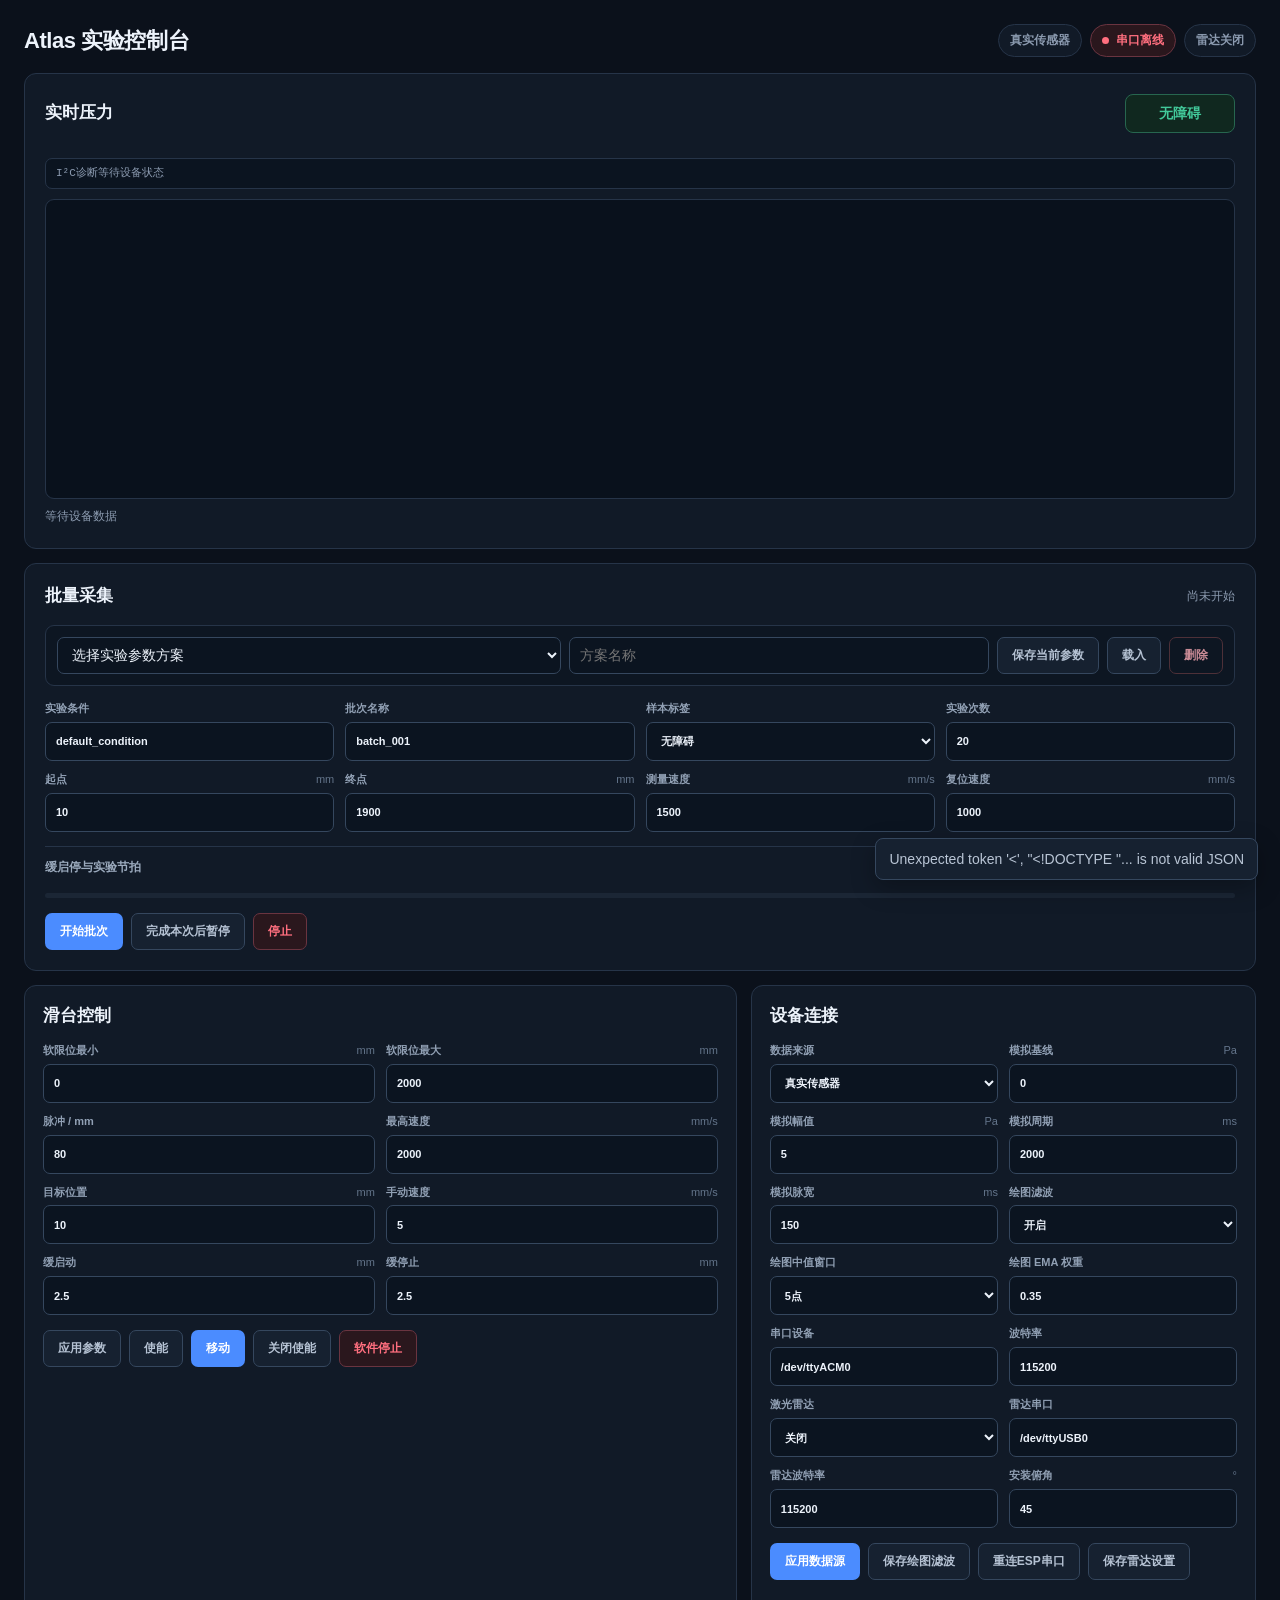
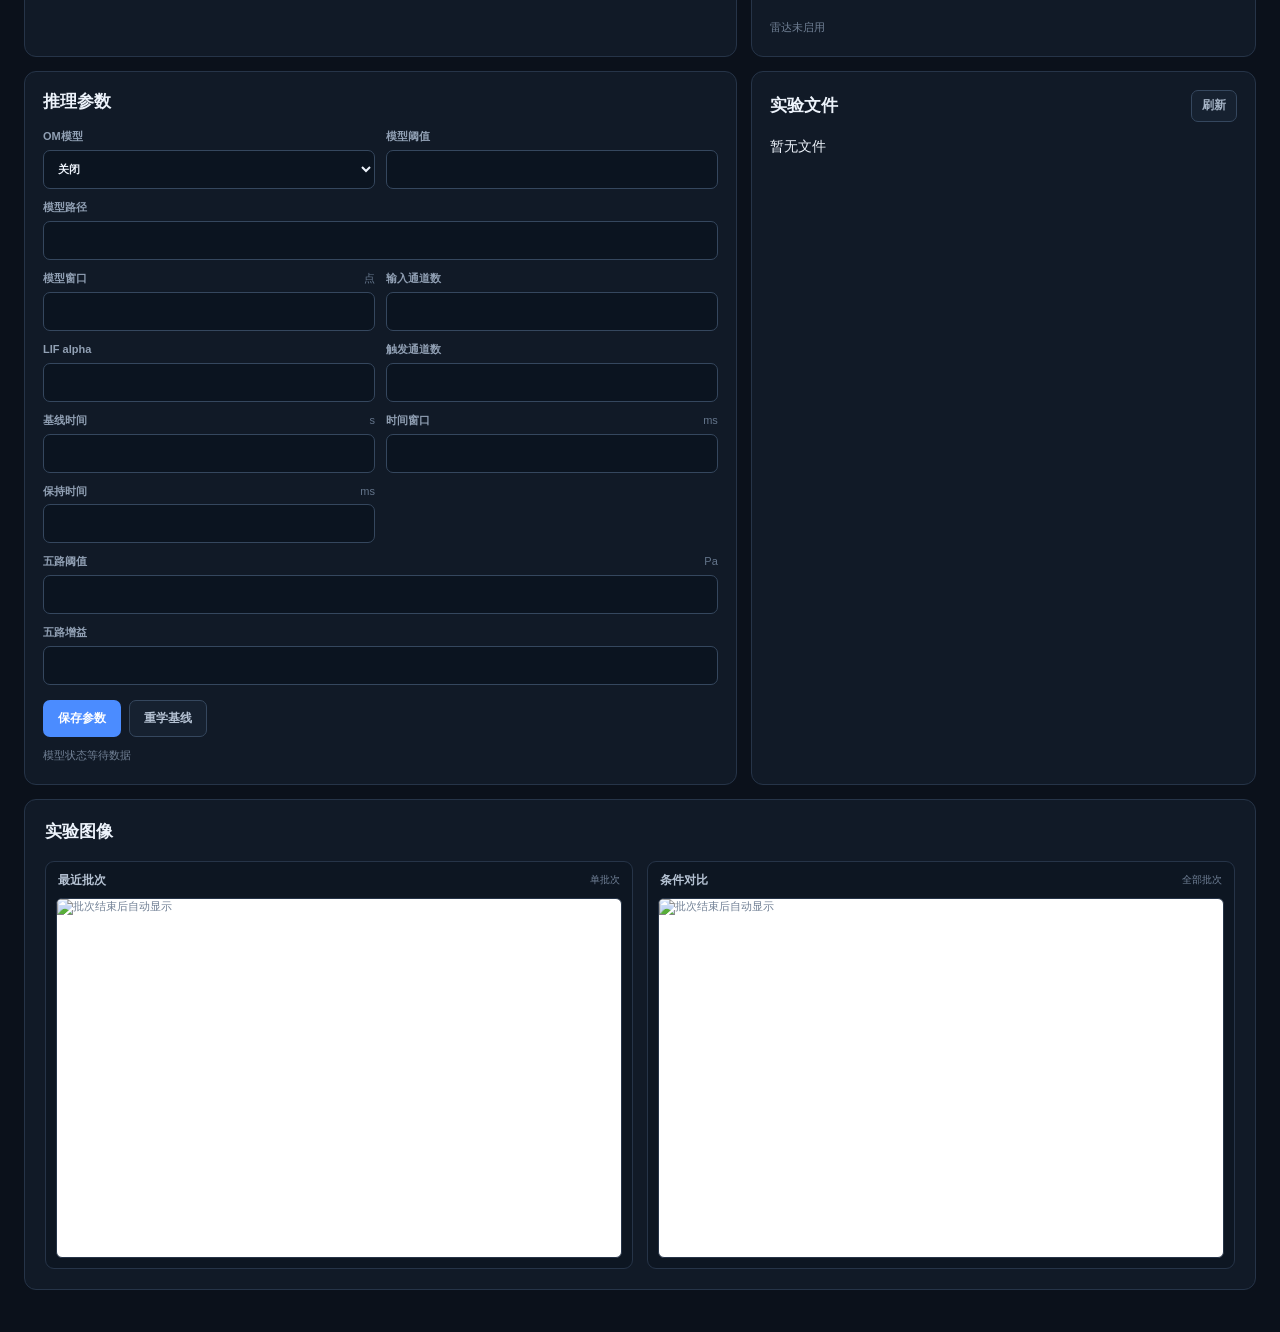
==== atlas/web/index.html @ 75aa8a46 "全链路接入" ====
<!doctype html>
<html lang="zh-CN">
<head>
  <meta charset="utf-8">
  <meta name="viewport" content="width=device-width,initial-scale=1">
  <meta name="theme-color" content="#080d17">
  <title>Atlas 实验控制台</title>
  <link rel="stylesheet" href="style.css">
</head>
<body>
<main class="shell">
  <header class="topbar">
    <div class="brand">
      <h1>Atlas 实验控制台</h1>
    </div>
    <div class="status-cluster">
      <span id="source" class="pill">真实传感器</span>
      <span id="link" class="pill bad">串口离线</span>
      <span id="lidarLink" class="pill">雷达关闭</span>
    </div>
  </header>

  <section class="panel telemetry-panel">
    <div class="panel-head">
      <div><h2>实时压力</h2></div>
      <div id="obstacle" class="obstacle">无障碍</div>
    </div>
    <div id="pressures" class="numbers"></div>
    <div id="sensorBusStatus" class="sensor-bus-status">I²C诊断等待设备状态</div>
    <canvas id="chart" width="1300" height="300"></canvas>
    <div id="motion" class="motion-line">等待设备数据</div>
  </section>

  <section class="panel batch-panel">
    <div class="panel-head">
      <div><h2>批量采集</h2></div>
      <div id="batchState" class="batch-state">尚未开始</div>
    </div>

    <div class="presetbar">
      <select id="presetSelect" aria-label="已保存的实验参数"><option value="">选择实验参数方案</option></select>
      <input id="presetName" maxlength="64" placeholder="方案名称">
      <button onclick="saveExperimentPreset()" class="ghost">保存当前参数</button>
      <button onclick="loadExperimentPreset()" class="ghost">载入</button>
      <button onclick="deleteExperimentPreset()" class="preset-delete">删除</button>
    </div>

    <div class="field-grid primary-grid">
      <label>实验条件<input id="condition" value="default_condition"></label>
      <label>批次名称<input id="batchId" value="batch_001"></label>
      <label>样本标签<select id="label"><option value="0">无障碍</option><option value="1">有障碍</option></select></label>
      <label>实验次数<input id="count" type="number" value="20" min="1" max="500"></label>
      <label>起点 <em>mm</em><input id="start" type="number" value="10"></label>
      <label>终点 <em>mm</em><input id="end" type="number" value="1900"></label>
      <label>测量速度 <em>mm/s</em><input id="speed" type="number" value="1500" max="2000"></label>
      <label>复位速度 <em>mm/s</em><input id="returnSpeed" type="number" value="1000"></label>
    </div>

    <details>
      <summary>缓启停与实验节拍 <span>展开参数</span></summary>
      <div class="field-grid detail-grid">
        <label>测量缓启动 <em>mm</em><input id="accel" type="number" value="225" min="0" step="0.001"></label>
        <label>测量缓停止 <em>mm</em><input id="decel" type="number" value="75" min="0" step="0.001"></label>
        <label>复位缓启动 <em>mm</em><input id="returnAccel" type="number" value="150" min="0" step="0.001"></label>
        <label>复位缓停止 <em>mm</em><input id="returnDecel" type="number" value="150" min="0" step="0.001"></label>
        <label>基线等待 <em>ms</em><input id="baselineWait" type="number" value="2000"></label>
        <label>终点停留 <em>ms</em><input id="endDwell" type="number" value="300"></label>
        <label>实验间隔 <em>ms</em><input id="betweenWait" type="number" value="1000"></label>
        <label>障碍距离 <em>mm</em><input id="distance" type="number" value="0"></label>
        <label class="span2">备注<input id="note"></label>
      </div>
    </details>

    <div class="progress"><i id="bar"></i></div>
    <div class="actionbar">
      <button id="batchStart" class="primary">开始批次</button>
      <button id="batchPause" class="ghost">完成本次后暂停</button>
      <button id="batchStop" class="danger">停止</button>
    </div>
  </section>

  <div class="dashboard-grid">
    <section class="panel slide-panel">
      <div class="panel-head compact"><div><h2>滑台控制</h2></div></div>
      <div class="field-grid compact-grid">
        <label>软限位最小 <em>mm</em><input id="softMin" type="number" value="0"></label>
        <label>软限位最大 <em>mm</em><input id="softMax" type="number" value="2000"></label>
        <label>脉冲 / mm<input id="ppm" type="number" value="80"></label>
        <label>最高速度 <em>mm/s</em><input id="maxSpeed" type="number" value="2000" max="2000"></label>
        <label>目标位置 <em>mm</em><input id="target" type="number" value="10"></label>
        <label>手动速度 <em>mm/s</em><input id="manualSpeed" type="number" value="5" max="2000"></label>
        <label>缓启动 <em>mm</em><input id="manualAccel" type="number" value="2.5" min="0" step="0.001"></label>
        <label>缓停止 <em>mm</em><input id="manualDecel" type="number" value="2.5" min="0" step="0.001"></label>
      </div>
      <div class="actionbar wrap-actions">
        <button onclick="configureMotion()" class="ghost">应用参数</button>
        <button onclick="control('clear_enable')" class="ghost">使能</button>
        <button onclick="manualMove()" class="primary">移动</button>
        <button onclick="control('disable')" class="ghost">关闭使能</button>
        <button onclick="control('stop')" class="danger">软件停止</button>
      </div>
    </section>

    <section class="panel device-panel">
      <div class="panel-head compact"><div><h2>设备连接</h2></div></div>
      <div class="field-grid compact-grid">
        <label>数据来源<select id="testEnabled"><option value="false">真实传感器</option><option value="true">ESP32 模拟</option></select></label>
        <label>模拟基线 <em>Pa</em><input id="testBaseline" type="number" value="0"></label>
        <label>模拟幅值 <em>Pa</em><input id="testAmplitude" type="number" value="5"></label>
        <label>模拟周期 <em>ms</em><input id="testPeriod" type="number" value="2000"></label>
        <label>模拟脉宽 <em>ms</em><input id="testWidth" type="number" value="150"></label>
        <label>绘图滤波<select id="filterEnabled"><option value="true">开启</option><option value="false">关闭</option></select></label>
        <label>绘图中值窗口<select id="filterWindow"><option value="5">5点</option><option value="3">3点</option><option value="1">关闭中值</option></select></label>
        <label>绘图 EMA 权重<input id="filterAlpha" type="number" value="0.35" min="0.05" max="1" step="0.05"></label>
        <label>串口设备<input id="serialPort" value="/dev/ttyACM0"></label>
        <label>波特率<input id="baud" type="number" value="115200"></label>
        <label>激光雷达<select id="lidarEnabled"><option value="false">关闭</option><option value="true">开启</option></select></label>
        <label>雷达串口<input id="lidarPort" value="/dev/ttyUSB0"></label>
        <label>雷达波特率<input id="lidarBaud" type="number" value="115200"></label>
        <label>安装俯角 <em>°</em><input id="lidarPitch" type="number" value="45" step="0.1"></label>
      </div>
      <div class="actionbar wrap-actions"><button onclick="applyTest()" class="primary">应用数据源</button><button onclick="saveFilter()" class="ghost">保存绘图滤波</button><button onclick="saveSerial()" class="ghost">重连ESP串口</button><button onclick="saveLidar()" class="ghost">保存雷达设置</button></div>
      <div id="serialError" class="subtle-status"></div>
      <div id="lidarStatus" class="subtle-status">雷达未启用</div>
    </section>

    <section class="panel inference-panel">
      <div class="panel-head compact"><div><h2>推理参数</h2></div></div>
      <div class="field-grid compact-grid">
        <label>OM模型<select id="modelEnabled"><option value="false">关闭</option><option value="true">启用</option></select></label>
        <label>模型阈值<input id="modelThreshold" type="number" min="0.01" max="0.99" step=".01"></label>
        <label class="span2">模型路径<input id="modelPath"></label>
        <label>模型窗口 <em>点</em><input id="modelWindow" type="number"></label>
        <label>输入通道数<input id="modelChannels" type="number" min="1" max="5"></label>
        <label>LIF alpha<input id="alpha" type="number" step=".01"></label>
        <label>触发通道数<input id="channels" type="number"></label>
        <label>基线时间 <em>s</em><input id="baselineTau" type="number"></label>
        <label>时间窗口 <em>ms</em><input id="windowMs" type="number"></label>
        <label>保持时间 <em>ms</em><input id="holdMs" type="number"></label>
        <label class="span2">五路阈值 <em>Pa</em><input id="thresholds"></label>
        <label class="span2">五路增益<input id="gains"></label>
      </div>
      <div class="actionbar wrap-actions"><button onclick="saveInference()" class="primary">保存参数</button><button onclick="control('baseline')" class="ghost">重学基线</button></div>
      <div id="modelStatus" class="subtle-status">模型状态等待数据</div>
    </section>

    <section class="panel files-panel">
      <div class="panel-head compact"><div><h2>实验文件</h2></div><button onclick="loadFiles()" class="icon-button" aria-label="刷新文件">刷新</button></div>
      <div id="files" class="files">暂无文件</div>
    </section>
  </div>

  <section class="panel plots-panel">
    <div class="panel-head"><div><h2>实验图像</h2></div></div>
    <div class="plotgrid">
      <article><div class="plot-title"><span>最近批次</span><small>单批次</small></div><a id="batchPlotLink"><img id="batchPlot" alt="批次结束后自动显示"></a></article>
      <article><div class="plot-title"><span>条件对比</span><small>全部批次</small></div><a id="conditionPlotLink"><img id="conditionPlot" alt="批次结束后自动显示"></a></article>
    </div>
  </section>

  <div id="toast" class="toast"></div>
</main>
<script src="app.js"></script>
</body>
</html>
---- atlas/web/style.css ----
:root{--bg:#0b111b;--surface:#111a27;--surface-soft:#0d1622;--line:#263448;--line-strong:#35475e;--text:#edf3fb;--muted:#8b9aaf;--accent:#4b8cff;--accent-hover:#3979e6;--success:#42c99a;--danger:#ff6f7f;--warning:#e2aa51;--radius:12px}
*{box-sizing:border-box}
html{color-scheme:dark}
body{margin:0;min-width:320px;background:var(--bg);color:var(--text);font:14px/1.45 "Segoe UI","Microsoft YaHei",sans-serif}
button,input,select{font:inherit}
.shell{width:min(1440px,100%);margin:auto;padding:24px}
.topbar{display:flex;align-items:center;justify-content:space-between;gap:16px;margin-bottom:16px}
.brand{display:flex;align-items:center}.brand h1,h1{margin:0;font-size:22px;font-weight:700;letter-spacing:-.02em}
h2{margin:0;font-size:17px;font-weight:700}.status-cluster{display:flex;align-items:center;gap:8px}
.pill{display:inline-flex;align-items:center;gap:7px;padding:7px 11px;border:1px solid var(--line);border-radius:999px;background:var(--surface);color:var(--muted);font-size:12px;font-weight:600}#link::before{width:7px;height:7px;border-radius:50%;background:currentColor;content:""}.pill.ok{border-color:#27664f;background:#10281f;color:var(--success)}.pill.bad{border-color:#6a3440;background:#2a171d;color:var(--danger)}.pill.warn{border-color:#66502c;background:#292216;color:var(--warning)}
.panel{border:1px solid var(--line);border-radius:var(--radius);background:var(--surface)}.panel-head{display:flex;align-items:center;justify-content:space-between;gap:16px;margin-bottom:16px}.panel-head.compact{margin-bottom:14px}
.telemetry-panel{padding:20px;margin-bottom:14px}.obstacle{display:flex;align-items:center;justify-content:center;min-width:110px;padding:8px 15px;border:1px solid #27664f;border-radius:8px;background:#10281f;color:var(--success);font-weight:700}.obstacle.hit{border-color:#6a3440;background:#2a171d;color:var(--danger)}
.numbers{display:grid;grid-template-columns:repeat(5,1fr);gap:10px;margin-bottom:9px}.number{padding:11px 13px;border:1px solid var(--line);border-radius:9px;background:var(--surface-soft);color:#dce7f5;font:650 15px/1.3 ui-monospace,SFMono-Regular,Consolas,monospace}.number span{display:block;min-height:25px;margin-bottom:5px;color:#76879d;font:600 10px/1.25 "Segoe UI","Microsoft YaHei",sans-serif}.number.invalid{border-color:#6a3440;background:#21151b;color:#ffb1ba}.number.invalid span{color:var(--danger)}.sensor-bus-status{margin:0 0 10px;padding:7px 10px;border:1px solid var(--line);border-radius:7px;background:#0b1420;color:var(--muted);font:11px/1.4 ui-monospace,SFMono-Regular,Consolas,monospace}.sensor-bus-status.ok{border-color:#27664f;color:var(--success)}.sensor-bus-status.bad{border-color:#6a3440;color:var(--danger)}
canvas{display:block;width:100%;height:300px;border:1px solid var(--line);border-radius:9px;background:#09111c}.motion-line{min-height:20px;margin-top:9px;color:var(--muted);font-size:12px}
.batch-panel{padding:20px;margin-bottom:14px}.batch-state{max-width:55%;color:var(--muted);font-size:12px;text-align:right}
.presetbar{display:grid;grid-template-columns:minmax(180px,1.2fr) minmax(150px,1fr) auto auto auto;gap:8px;align-items:end;margin-bottom:15px;padding:11px;border:1px solid var(--line);border-radius:9px;background:var(--surface-soft)}.presetbar input,.presetbar select{height:37px;margin:0}.presetbar button{height:37px;white-space:nowrap}.presetbar .preset-delete{border-color:#4d3038;background:transparent;color:#c98b96}.presetbar .preset-delete:hover{background:#26171c}
.field-grid{display:grid;gap:11px}.primary-grid{grid-template-columns:repeat(4,minmax(0,1fr))}.detail-grid{grid-template-columns:repeat(5,minmax(0,1fr));padding-top:13px}.compact-grid{grid-template-columns:repeat(2,minmax(0,1fr))}.span2{grid-column:span 2}
label{display:block;color:#91a0b4;font-size:11px;font-weight:600}label em{float:right;color:#64758b;font-style:normal;font-weight:400}input,select{width:100%;height:39px;margin-top:5px;padding:0 10px;border:1px solid var(--line-strong);border-radius:7px;outline:none;background:#0b1420;color:var(--text);transition:border-color .15s,box-shadow .15s}input:hover,select:hover{border-color:#52667f}input:focus,select:focus{border-color:var(--accent);box-shadow:0 0 0 3px rgba(75,140,255,.14)}
details{margin-top:14px;border-top:1px solid var(--line)}summary{display:flex;align-items:center;justify-content:space-between;padding-top:12px;color:#9baabd;font-size:12px;font-weight:600;cursor:pointer;list-style:none}summary::-webkit-details-marker{display:none}summary span{color:#6f8096;font-size:11px;font-weight:400}
.progress{height:5px;margin-top:17px;border-radius:99px;background:#1b2635;overflow:hidden}.progress i{display:block;width:0;height:100%;border-radius:inherit;background:var(--accent);transition:width .25s}
.actionbar{display:flex;align-items:center;gap:8px;margin-top:15px}.wrap-actions{flex-wrap:wrap}button{min-height:37px;padding:0 14px;border:1px solid transparent;border-radius:7px;cursor:pointer;font-size:12px;font-weight:650;transition:background .15s,border-color .15s}button.primary,.actionbar button:not(.ghost):not(.danger){background:var(--accent);color:#fff}button.primary:hover,.actionbar button:not(.ghost):not(.danger):hover{background:var(--accent-hover)}button.ghost{border-color:var(--line-strong);background:#162130;color:#b5c2d3}button.ghost:hover{background:#1b293a}button.danger{border-color:#6a3440;background:#2a171d;color:var(--danger)}button.danger:hover{background:#351b23}.icon-button{min-height:32px;padding:0 10px;border-color:var(--line-strong);background:#162130;color:#a6b4c6}
.dashboard-grid{display:grid;grid-template-columns:repeat(12,1fr);gap:14px;margin-bottom:14px}.dashboard-grid .panel{padding:18px}.slide-panel{grid-column:span 7}.device-panel{grid-column:span 5}.inference-panel{grid-column:span 7}.files-panel{grid-column:span 5}.subtle-status{min-height:18px;margin-top:11px;color:#718095;font:11px/1.5 ui-monospace,SFMono-Regular,Consolas,monospace}
.files{height:216px;padding-right:3px;overflow:auto;scrollbar-width:thin;scrollbar-color:#35475e transparent}.files a{display:flex;align-items:center;min-height:35px;padding:7px 6px;border-bottom:1px solid #202d3e;color:#83a8d7;text-decoration:none;font-size:11px;word-break:break-all}.files a:hover{background:#162130;color:#a9c9ef}
.plots-panel{padding:20px;margin-bottom:18px}.plotgrid{display:grid;grid-template-columns:1fr 1fr;gap:14px}.plotgrid article{padding:10px;border:1px solid var(--line);border-radius:9px;background:var(--surface-soft)}.plot-title{display:flex;align-items:center;justify-content:space-between;padding:0 2px 9px;color:#b5c2d3;font-size:12px;font-weight:650}.plot-title small{color:#718197;font-size:10px;font-weight:400}.plotgrid a{display:block}.plotgrid img{display:block;width:100%;height:360px;object-fit:contain;border:1px solid var(--line);border-radius:6px;background:#fff;color:#718095;font-size:11px}
.toast{position:fixed;right:22px;bottom:20px;z-index:10;max-width:420px;border-radius:8px;color:#b9c5d5}.toast:not(:empty){padding:10px 13px;border:1px solid var(--line-strong);background:#162130;box-shadow:0 8px 24px rgba(0,0,0,.28)}
@media(max-width:1080px){.primary-grid{grid-template-columns:repeat(2,minmax(0,1fr))}.detail-grid{grid-template-columns:repeat(3,minmax(0,1fr))}.slide-panel,.device-panel,.inference-panel,.files-panel{grid-column:span 6}.plotgrid img{height:300px}}
@media(max-width:760px){.shell{padding:15px}.topbar{align-items:flex-start}.status-cluster{flex-direction:column;align-items:flex-end}.telemetry-panel,.batch-panel,.dashboard-grid .panel,.plots-panel{padding:15px}.numbers{grid-template-columns:repeat(2,1fr)}.number:last-child{grid-column:span 2}.slide-panel,.device-panel,.inference-panel,.files-panel{grid-column:span 12}.detail-grid{grid-template-columns:repeat(2,minmax(0,1fr))}.plotgrid{grid-template-columns:1fr}.batch-state{max-width:48%}.actionbar{flex-wrap:wrap}.presetbar{grid-template-columns:1fr 1fr auto auto}.presetbar .preset-delete{grid-column:4}}
@media(max-width:480px){.shell{padding:10px}h1{font-size:19px}.status-cluster .pill:first-child{display:none}.primary-grid,.detail-grid,.compact-grid{grid-template-columns:1fr}.span2{grid-column:span 1}.panel-head{align-items:flex-start}.batch-state{max-width:45%;font-size:10px}.plotgrid img{height:240px}canvas{height:240px}.presetbar{grid-template-columns:1fr 1fr}.presetbar select,.presetbar input{grid-column:span 2}.presetbar .preset-delete{grid-column:auto}}
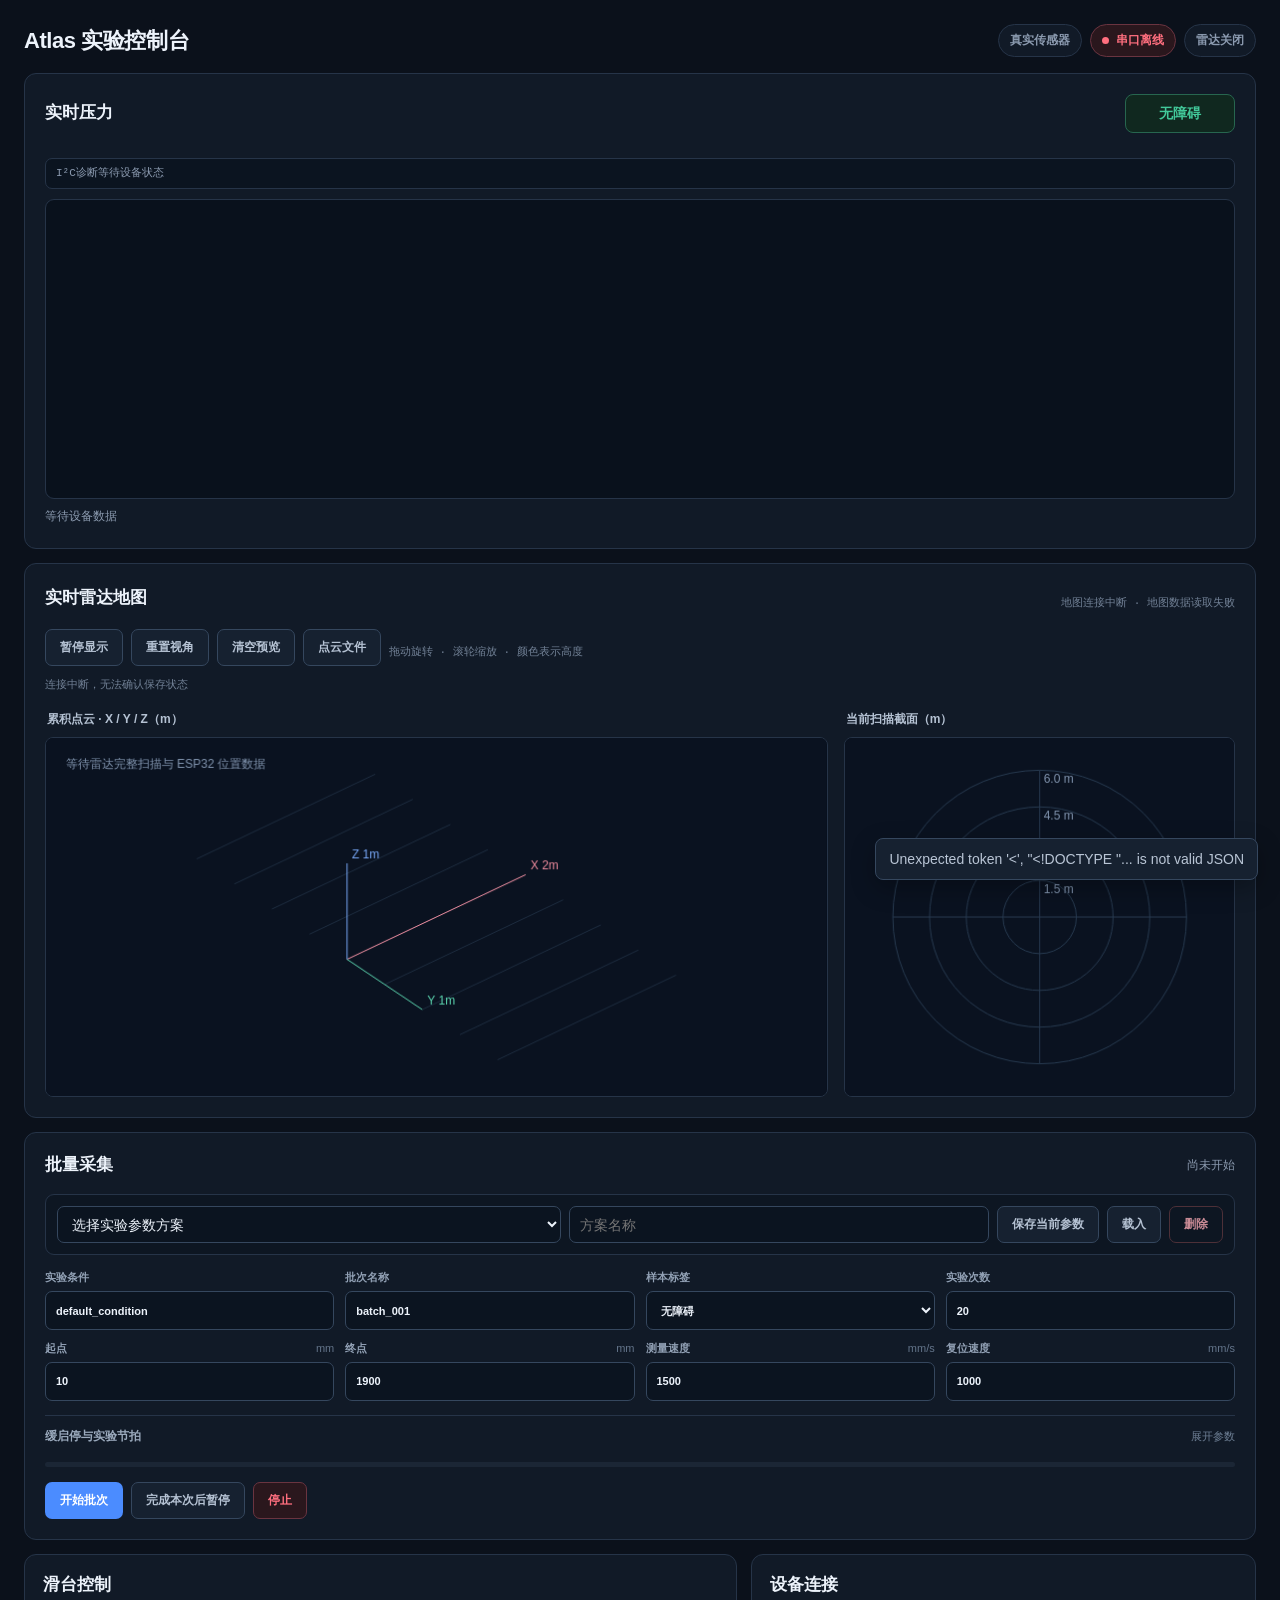
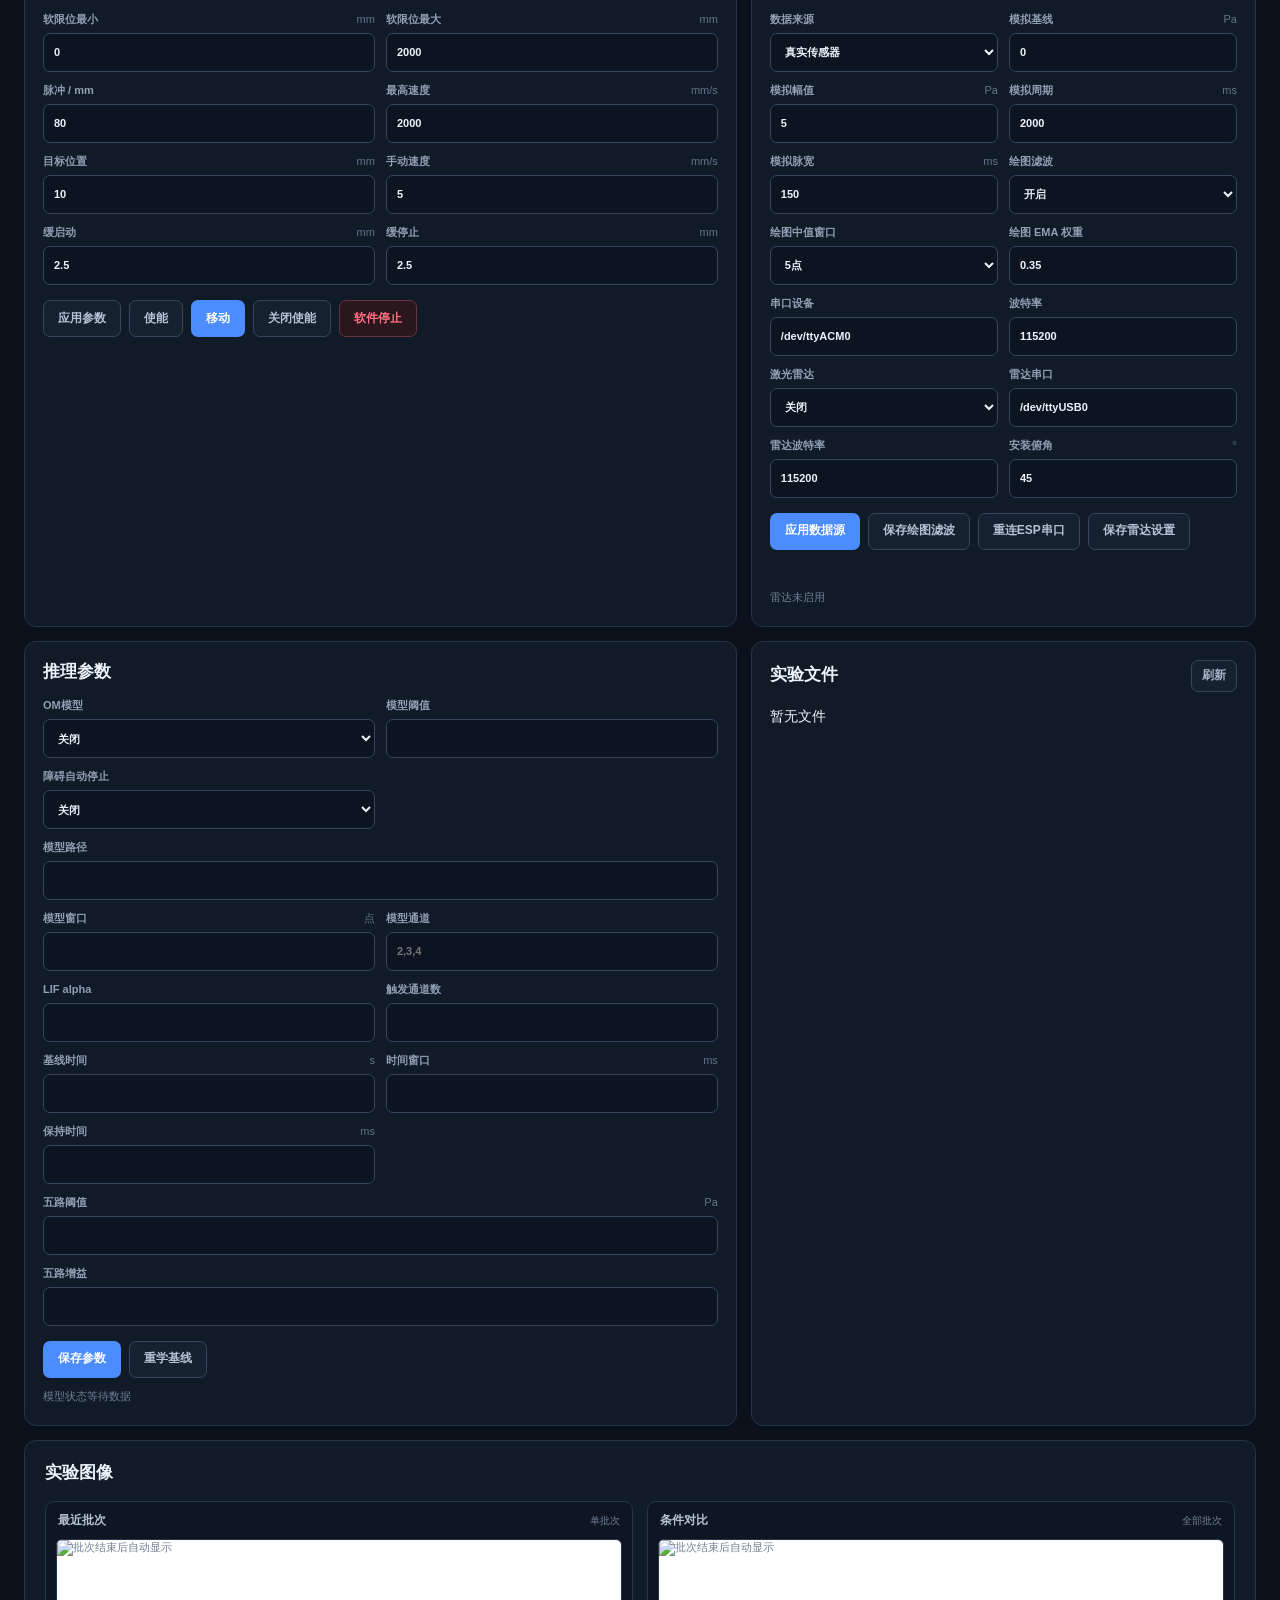
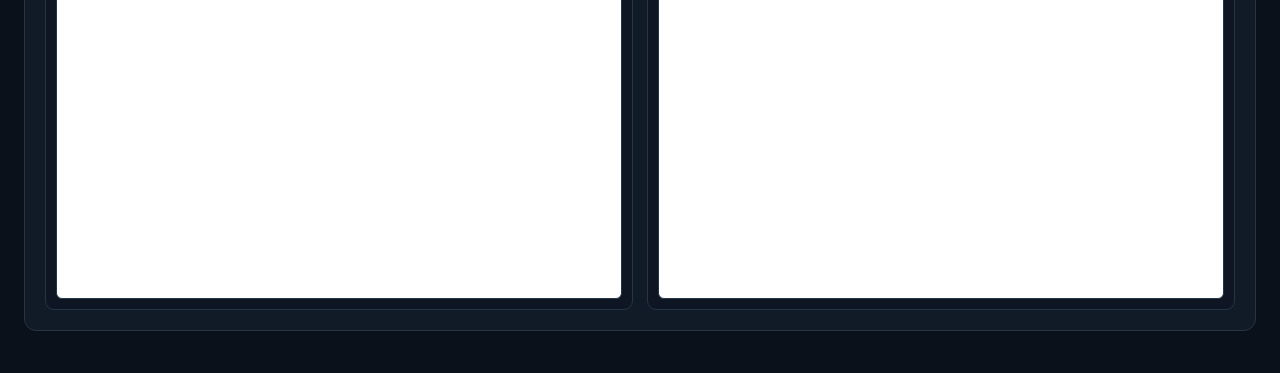
==== commit f32d65b0: "final" ====
--- a/atlas/web/index.html
+++ b/atlas/web/index.html
@@ -29,6 +29,23 @@
     <div id="sensorBusStatus" class="sensor-bus-status">I²C诊断等待设备状态</div>
     <canvas id="chart" width="1300" height="300"></canvas>
     <div id="motion" class="motion-line">等待设备数据</div>
+  </section>
+
+  <section class="panel lidar-panel">
+    <div class="panel-head"><h2>实时雷达地图</h2><span id="mapStatus" class="subtle-status">等待扫描</span></div>
+    <div class="actionbar wrap-actions">
+      <button id="mapPause" class="ghost">暂停显示</button>
+      <button id="mapReset" class="ghost">重置视角</button>
+      <button id="mapClear" class="ghost">清空预览</button>
+      <button id="mapFiles" class="ghost">点云文件</button>
+      <span class="subtle-status">拖动旋转 · 滚轮缩放 · 颜色表示高度</span>
+    </div>
+    <div id="mapArchiveStatus" class="subtle-status" role="status">等待点云自动保存</div>
+    <div id="mapArchiveFiles" hidden></div>
+    <div class="lidar-views">
+      <article><div class="plot-title">累积点云 · X / Y / Z（m）</div><canvas id="lidarMap" aria-label="实时三维累积点云"></canvas></article>
+      <article><div class="plot-title">当前扫描截面（m）</div><canvas id="lidarScan" aria-label="当前雷达极坐标扫描"></canvas></article>
+    </div>
   </section>
 
   <section class="panel batch-panel">
@@ -129,9 +146,10 @@
       <div class="field-grid compact-grid">
         <label>OM模型<select id="modelEnabled"><option value="false">关闭</option><option value="true">启用</option></select></label>
         <label>模型阈值<input id="modelThreshold" type="number" min="0.01" max="0.99" step=".01"></label>
+        <label>障碍自动停止<select id="modelAutoStop"><option value="false">关闭</option><option value="true">启用</option></select></label>
         <label class="span2">模型路径<input id="modelPath"></label>
         <label>模型窗口 <em>点</em><input id="modelWindow" type="number"></label>
-        <label>输入通道数<input id="modelChannels" type="number" min="1" max="5"></label>
+        <label>模型通道<input id="modelChannels" placeholder="2,3,4"></label>
         <label>LIF alpha<input id="alpha" type="number" step=".01"></label>
         <label>触发通道数<input id="channels" type="number"></label>
         <label>基线时间 <em>s</em><input id="baselineTau" type="number"></label>
@@ -161,5 +179,6 @@
   <div id="toast" class="toast"></div>
 </main>
 <script src="app.js"></script>
+<script src="lidar_view.js"></script>
 </body>
 </html>
--- a/atlas/web/style.css
+++ b/atlas/web/style.css
@@ -26,3 +26,4 @@
 @media(max-width:1080px){.primary-grid{grid-template-columns:repeat(2,minmax(0,1fr))}.detail-grid{grid-template-columns:repeat(3,minmax(0,1fr))}.slide-panel,.device-panel,.inference-panel,.files-panel{grid-column:span 6}.plotgrid img{height:300px}}
 @media(max-width:760px){.shell{padding:15px}.topbar{align-items:flex-start}.status-cluster{flex-direction:column;align-items:flex-end}.telemetry-panel,.batch-panel,.dashboard-grid .panel,.plots-panel{padding:15px}.numbers{grid-template-columns:repeat(2,1fr)}.number:last-child{grid-column:span 2}.slide-panel,.device-panel,.inference-panel,.files-panel{grid-column:span 12}.detail-grid{grid-template-columns:repeat(2,minmax(0,1fr))}.plotgrid{grid-template-columns:1fr}.batch-state{max-width:48%}.actionbar{flex-wrap:wrap}.presetbar{grid-template-columns:1fr 1fr auto auto}.presetbar .preset-delete{grid-column:4}}
 @media(max-width:480px){.shell{padding:10px}h1{font-size:19px}.status-cluster .pill:first-child{display:none}.primary-grid,.detail-grid,.compact-grid{grid-template-columns:1fr}.span2{grid-column:span 1}.panel-head{align-items:flex-start}.batch-state{max-width:45%;font-size:10px}.plotgrid img{height:240px}canvas{height:240px}.presetbar{grid-template-columns:1fr 1fr}.presetbar select,.presetbar input{grid-column:span 2}.presetbar .preset-delete{grid-column:auto}}
+.lidar-panel{margin-bottom:14px;padding:20px}.lidar-views{display:grid;grid-template-columns:2fr 1fr;gap:16px;margin-top:16px}.lidar-views article{min-width:0}.lidar-views canvas{display:block;width:100%;height:360px;border:1px solid var(--line);border-radius:8px}.lidar-views #lidarMap{touch-action:none;cursor:grab}#mapArchiveFiles{max-height:220px;overflow:auto;margin-top:10px;overflow-wrap:anywhere}#mapArchiveFiles a{color:#7aaafa}#mapArchiveStatus{overflow-wrap:anywhere}@media(max-width:760px){.lidar-views{grid-template-columns:1fr}.lidar-views canvas{height:300px}}
